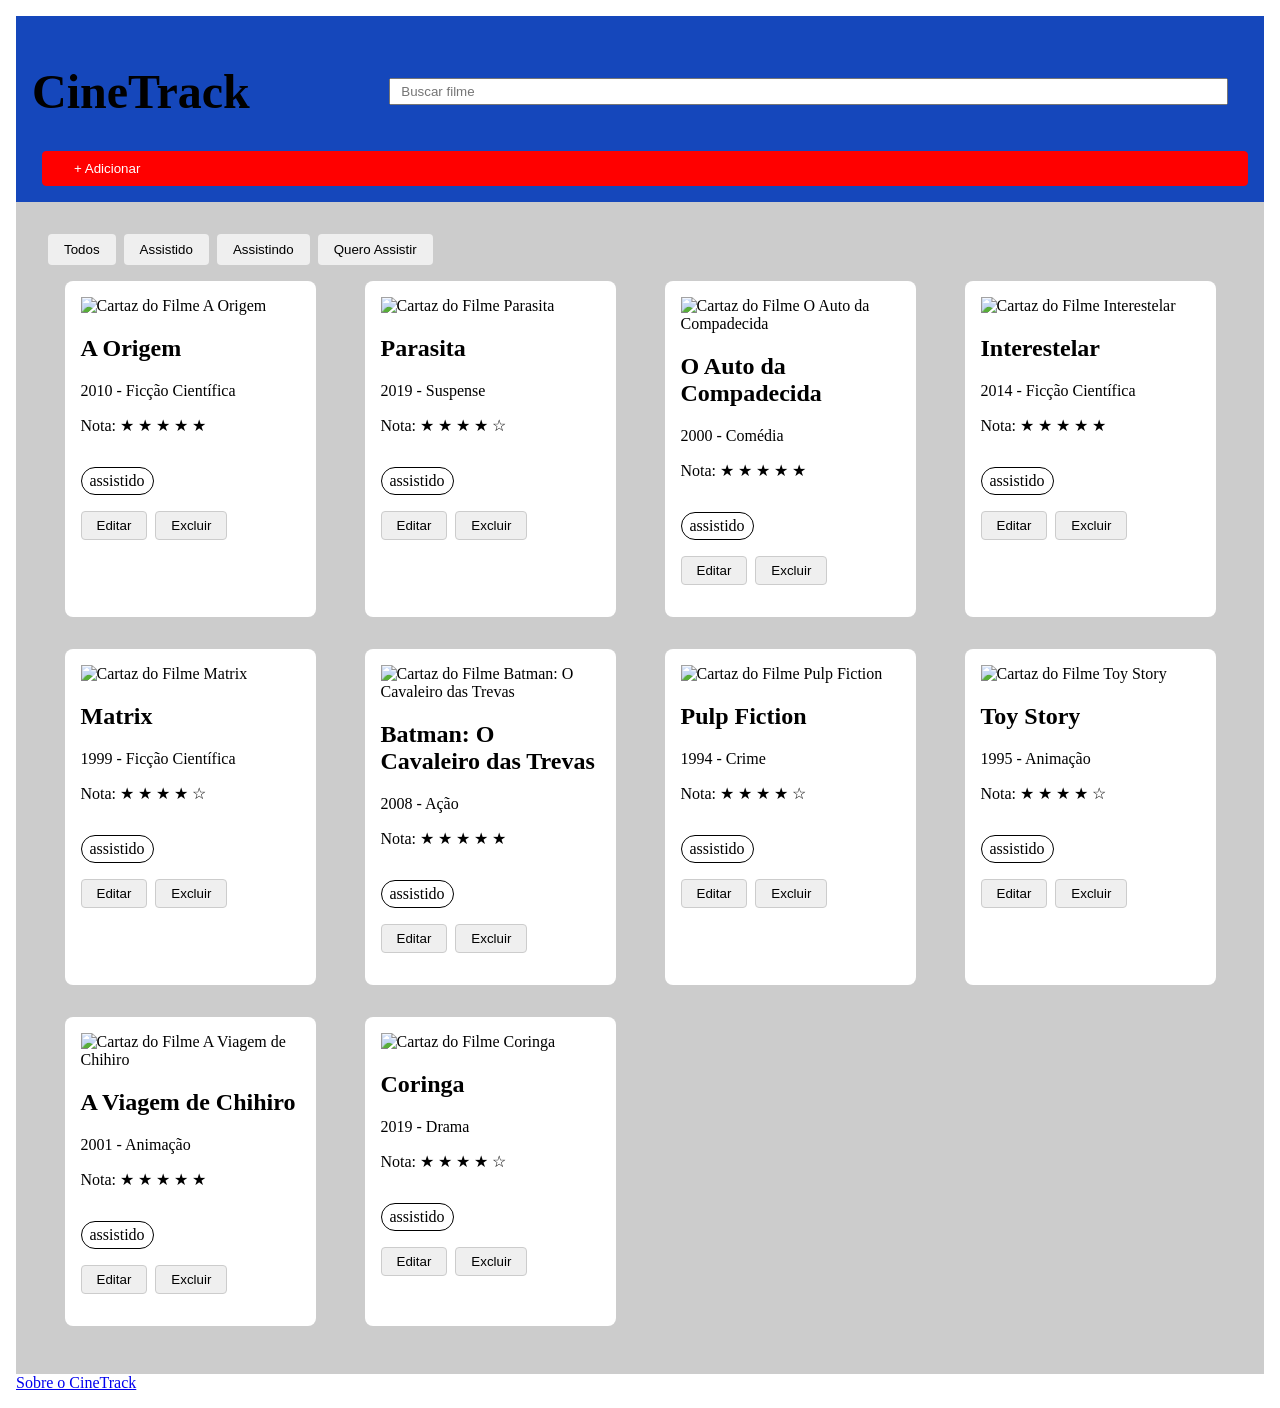
==== html/index.html @ c240b023 "anp2" ====
<!DOCTYPE html>
<html lang="pt-br">

<head>
      <meta charset="UTF-8">
      <meta name="viewport" content="width=device-width, initial-scale=1.0">
      <link rel="stylesheet" href="assets/css/main.css">
      <title>CineTrack</title>
</head>

<body class="body">
      <header class="header-content">
            <h1 class="title">CineTrack</h1>
            <input type="text" placeholder="Buscar filme" class="input-text-film">
            <form action="pages/adicionar-filme.html" class="add-movie-form">
                  <button type=" submit" class="add-movie-form">+ Adicionar</button>
            </form>
      </header>
      <main class="movie-list">
            <div class="button-container">
                  <button class="button">Todos</button>
                  <button class="button">Assistido</button>
                  <button class="button">Assistindo</button>
                  <button class="button">Quero Assistir</button>
            </div>
            <div class="movie-cards-containers">
                  <section class="movie-card">
                        <img src="https://media.themoviedb.org/t/p/w600_and_h900_face/9e3Dz7aCANy5aRUQF745IlNloJ1.jpg"
                              alt="Cartaz do Filme A Origem" class="poster">
                        <h2>A Origem</h2>
                        <p>2010 - Ficção Científica</p>
                        <p>Nota: &#9733; &#9733; &#9733; &#9733; &#9733;</p>
                        <div class="info-container">
                              <p class="status">assistido</p>
                              <div class="button-container">
                                    <button class="button-others">Editar</button>
                                    <button class="button-others">Excluir</button>
                              </div>
                        </div>
                  </section>
                  <section class="movie-card">
                        <img src="https://media.themoviedb.org/t/p/w600_and_h900_face/igw938inb6Fy0YVcwIyxQ7Lu5FO.jpg"
                              alt="Cartaz do Filme Parasita" class="poster">
                        <h2>Parasita</h2>
                        <p>2019 - Suspense</p>
                        <p>Nota: &#9733; &#9733; &#9733; &#9733; &#9734;</p>
                        <div class="info-container">
                              <p class="status">assistido</p>
                              <div class="button-container">
                                    <button class="button-others">Editar</button>
                                    <button class="button-others">Excluir</button>
                              </div>
                        </div>
                  </section>
                  <section class="movie-card">
                        <img src="https://media.themoviedb.org/t/p/w600_and_h900_face/imcOp1kJsCsAFCoOtY5OnPrFbAf.jpg"
                              alt="Cartaz do Filme O Auto da Compadecida" class="poster">
                        <h2>O Auto da Compadecida</h2>
                        <p>2000 - Comédia</p>
                        <p>Nota: &#9733; &#9733; &#9733; &#9733; &#9733;</p>
                        <div class="info-container">
                              <p class="status">assistido</p>
                              <div class="button-container">
                                    <button class="button-others">Editar</button>
                                    <button class="button-others">Excluir</button>
                              </div>
                        </div>
                  </section>
                  <section class="movie-card">
                        <img src="https://media.themoviedb.org/t/p/w600_and_h900_face/gEU2QniE6E77NI6lCU6MxlNBvIx.jpg"
                              alt="Cartaz do Filme Interestelar" class="poster">
                        <h2>Interestelar</h2>
                        <p>2014 - Ficção Científica</p>
                        <p>Nota: &#9733; &#9733; &#9733; &#9733; &#9733;</p>
                        <div class="info-container">
                              <p class="status">assistido</p>
                              <div class="button-container">
                                    <button class="button-others">Editar</button>
                                    <button class="button-others">Excluir</button>
                              </div>
                        </div>
                  </section>
                  <section class="movie-card">
                        <img src="https://media.themoviedb.org/t/p/w600_and_h900_face/f89U3ADr1oiB1s9GkdPOEpXUk5H.jpg"
                              alt="Cartaz do Filme Matrix" class="poster">
                        <h2>Matrix</h2>
                        <p>1999 - Ficção Científica</p>
                        <p>Nota: &#9733; &#9733; &#9733; &#9733; &#9734;</p>
                        <div class="info-container">
                              <p class="status">assistido</p>
                              <div class="button-container">
                                    <button class="button-others">Editar</button>
                                    <button class="button-others">Excluir</button>
                              </div>
                        </div>
                  </section>
                  <section class="movie-card">
                        <img src="https://media.themoviedb.org/t/p/w600_and_h900_face/qJ2tW6WMUDux911r6m7haRef0WH.jpg"
                              alt="Cartaz do Filme Batman: O Cavaleiro das Trevas" class="poster">
                        <h2 class="film-title">Batman: O Cavaleiro das Trevas</h2>
                        <p>2008 - Ação</p>
                        <p>Nota: &#9733; &#9733; &#9733; &#9733; &#9733;</p>
                        <div class="info-container">
                              <p class="status">assistido</p>
                              <div class="button-container">
                                    <button class="button-others">Editar</button>
                                    <button class="button-others">Excluir</button>
                              </div>
                        </div>
                  </section>
                  <section class="movie-card">
                        <img src="https://media.themoviedb.org/t/p/w600_and_h900_face/d5iIlFn5s0ImszYzBPb8JPIfbXD.jpg"
                              alt="Cartaz do Filme Pulp Fiction" class="poster">
                        <h2>Pulp Fiction</h2>
                        <p>1994 - Crime</p>
                        <p>Nota: &#9733; &#9733; &#9733; &#9733; &#9734;</p>
                        <div class="info-container">
                              <p class="status">assistido</p>
                              <div class="button-container">
                                    <button class="button-others">Editar</button>
                                    <button class="button-others">Excluir</button>
                              </div>
                        </div>
                  </section>
                  <section class="movie-card">
                        <img src="https://media.themoviedb.org/t/p/w600_and_h900_face/686F0CEPmI4ZXjFbWtIHQOBwnfI.jpg"
                              alt="Cartaz do Filme Toy Story" class="poster">
                        <h2>Toy Story</h2>
                        <p>1995 - Animação</p>
                        <p>Nota: &#9733; &#9733; &#9733; &#9733; &#9734;</p>
                        <div class="info-container">
                              <p class="status">assistido</p>
                              <div class="button-container">
                                    <button class="button-others">Editar</button>
                                    <button class="button-others">Excluir</button>
                              </div>
                        </div>
                  </section>
                  <section class="movie-card">
                        <img src="https://media.themoviedb.org/t/p/w600_and_h900_face/39wmItIWsg5sZMyRUHLkWBcuVCM.jpg"
                              alt="Cartaz do Filme A Viagem de Chihiro" class="poster">
                        <h2>A Viagem de Chihiro</h2>
                        <p>2001 - Animação</p>
                        <p>Nota: &#9733; &#9733; &#9733; &#9733; &#9733;</p>
                        <div class="info-container">
                              <p class="status">assistido</p>
                              <div class="button-container">
                                    <button class="button-others">Editar</button>
                                    <button class="button-others">Excluir</button>
                              </div>
                        </div>
                  </section>
                  <section class="movie-card">
                        <img src="https://media.themoviedb.org/t/p/w600_and_h900_face/udDclJoHjfjb8Ekgsd4FDteOkCU.jpg"
                              alt="Cartaz do Filme Coringa" class="poster">
                        <h2>Coringa</h2>
                        <p>2019 - Drama</p>
                        <p>Nota: &#9733; &#9733; &#9733; &#9733; &#9734;</p>
                        <div class="info-container">
                              <p class="status">assistido</p>
                              <div class="button-container">
                                    <button class="button-others">Editar</button>
                                    <button class="button-others">Excluir</button>
                              </div>
                        </div>
                  </section>
            </div>
      </main>
      <footer>
            <a href="pages/sobre.html">Sobre o CineTrack</a>
      </footer>
</body>

</html>
---- html/assets/css/main.css ----
.poster {
      height: 300px;
      width: 220px;
}

.header-content {
      background-color: #1547bb;
      padding: 16px;
      display: flex;
      align-items: center;
      flex-wrap: wrap;
}

.add-movie-form {
      background-color: red;
      border-radius: 4px;
      color: #fff;
      margin-left: 10px;
      border: 1px solid red;
      flex: 1;
      padding: 4px 10px;
}

.input-text-film {
      padding: 4px 10px;
      flex: 0 0 67%;
      margin: 20px;
}

.title {
      font-size: 48px;
      flex: 1;
      box-sizing: border-box;
}


.button {
      width: fit-content;
      white-space: nowrap;
      padding: 8px 16px;
      border-radius: 4px;
      border: 1px;
}

@media (max-width: 768px) {
      .button {
            padding: 4px 6px;
            font-size: 10px;
      }
}

.movie-list {
      padding: 32px;
      background-color: #ccc;
}

.status {
      border-radius: 16px;
      border: 1px solid #000;
      padding: 4px 8px;
}

.movie-cards-containers {
      display: grid;
      grid-template-columns: repeat(4, minmax(200px, 1fr));
      gap: 16px;
      justify-items: center;
}

@media (max-width: 1200px) {
      .movie-cards-containers {
            grid-template-columns: repeat(3, minmax(180px, 1fr));
            gap: 16px;
            justify-items: center;
      }
}

@media (max-width: 1024px) {
      .movie-cards-containers {
            grid-template-columns: repeat(2, minmax(180px, 1fr));
            gap: 16px;
            justify-items: center;
      }
}

@media (max-width: 768px) {
      .movie-cards-containers {
            grid-template-columns: repeat(auto-fill, minmax(150px, 1fr));
            gap: 16px;
            justify-items: center;
      }
}

.body {
      margin: 16px;
      border-radius: 10px;
}

.info-container {
      display: flex;
      flex-direction: column;
      align-items: flex-start;
}

.button-container {
      display: flex;
      margin-bottom: 16px;
      gap: 8px;
      align-items: center;
}

.button-others {
      padding: 6px 15px;
      border-radius: 4px;
      border: 1px solid #ccc;
}

.movie-card {
      background-color: #fff;
      padding: 16px;
      border-radius: 8px;
      margin-bottom: 16px;
      width: 219px;
}

.film-title {
      white-space: normal;
      word-wrap: break-word;
      overflow-wrap: break-word;
}
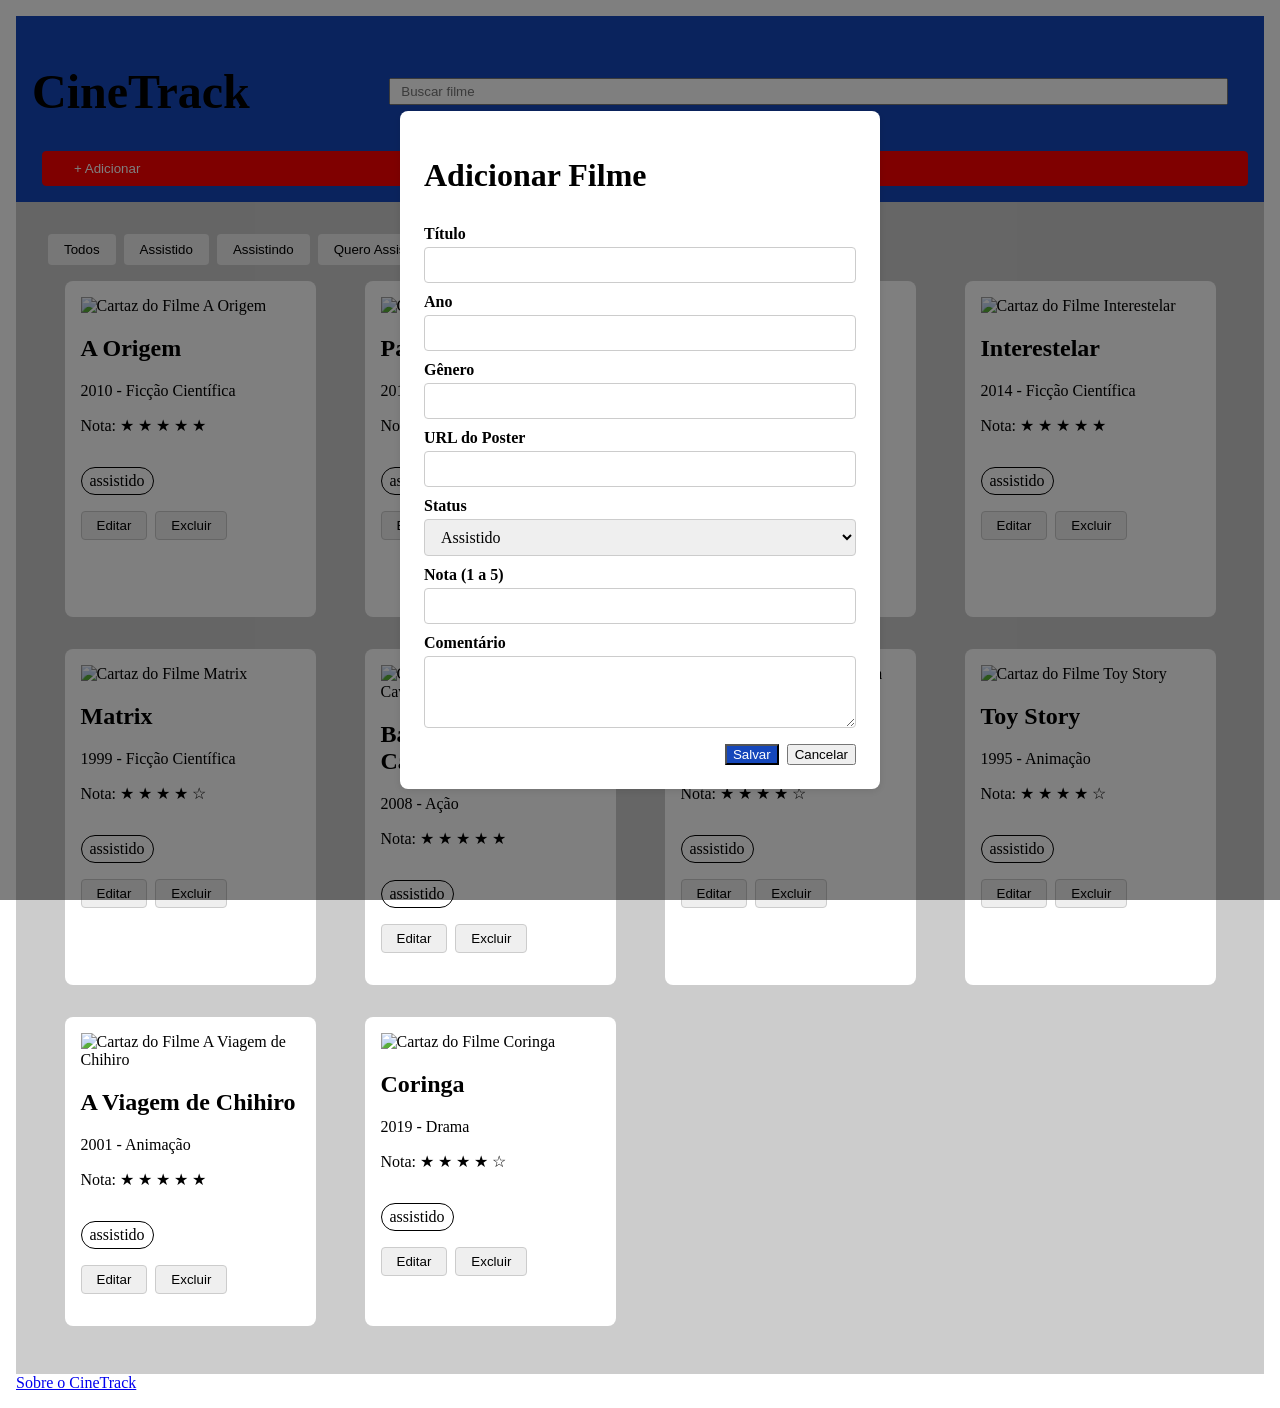
==== commit ec607edb: "modal para adição de filmes" ====
--- a/html/index.html
+++ b/html/index.html
@@ -5,6 +5,7 @@
       <meta charset="UTF-8">
       <meta name="viewport" content="width=device-width, initial-scale=1.0">
       <link rel="stylesheet" href="assets/css/main.css">
+      <link rel="stylesheet" href="assets/css/adicionar-filme.css">
       <title>CineTrack</title>
 </head>
 
@@ -12,7 +13,7 @@
       <header class="header-content">
             <h1 class="title">CineTrack</h1>
             <input type="text" placeholder="Buscar filme" class="input-text-film">
-            <form action="pages/adicionar-filme.html" class="add-movie-form">
+            <form  class="add-movie-form">
                   <button type=" submit" class="add-movie-form">+ Adicionar</button>
             </form>
       </header>
@@ -166,9 +167,57 @@
                   </section>
             </div>
       </main>
+      <div class="modal">
+            <form action="/test" method="post" id="form-filme">
+                  <h1>Adicionar Filme</h1>
+                  <div class="campo">
+                        <label for="titulo">Título</label>
+                        <input type="text" id="titulo" name="titulo" required>
+                  </div>
+                  <div class="campo">
+                        <label for="ano">Ano</label>
+                        <input type="number" id="ano" name="ano" required>
+                  </div>
+
+                  <div class="campo">
+                        <label for="genero">Gênero</label>
+                        <input type="text" id="genero" name="genero" required>
+                  </div>
+
+                  <div class="campo">
+                        <label for="poster">URL do Poster</label>
+                        <input type="url" id="poster" name="poster" required>
+                  </div>
+
+                  <div class="campo">
+                        <label for="status">Status</label>
+                        <select id="status" name="status">
+                              <option value="assistido">Assistido</option>
+                              <option value="assistindo">Assistindo</option>
+                              <option value="quero_assistir">Quero Assistir</option>
+                        </select>
+                  </div>
+
+                  <div class="campo">
+                        <label for="nota">Nota (1 a 5)</label>
+                        <input type="number" id="nota" name="nota" min="1" max="5" required>
+                  </div>
+
+                  <div class="campo">
+                        <label for="comentario">Comentário</label>
+                        <textarea id="comentario" name="comentario" rows="3"></textarea>
+                  </div>
+
+                  <div class="acoes">
+                        <button type="submit">Salvar</button>
+                        <button type="reset">Cancelar</button>
+                  </div>
+
+            </form>
+      </div>
       <footer>
             <a href="pages/sobre.html">Sobre o CineTrack</a>
       </footer>
 </body>
 
-</html>
+</html>
--- a/html/assets/css/main.css
+++ b/html/assets/css/main.css
@@ -32,7 +32,6 @@
       flex: 1;
       box-sizing: border-box;
 }
-
 
 .button {
       width: fit-content;
--- a/html/assets/css/adicionar-filme.css
+++ b/html/assets/css/adicionar-filme.css
@@ -0,0 +1,57 @@
+.modal {
+      visibility: visible;
+      position: fixed;
+      overflow: hidden;
+      inset: 0;
+      width: 100%;
+      height: 100%;
+      background-color: rgba(0, 0, 0, 0.5);
+      display: flex;
+      justify-content: center;
+      align-items: center;
+}
+
+#form-filme {
+      width: 100%;
+      max-width: 480px;
+      margin: 32px auto;
+      background-color: #fff;
+      padding: 24px;
+      border-radius: 8px;
+      box-shadow: 0 2px 8px rgba(0, 0, 0, 0.1);
+      box-sizing: border-box;
+}
+
+.campo {
+      padding-top: 10px;
+      display: flex;
+      flex-direction: column;
+      gap: 4px;
+}
+
+.campo label {
+      font-weight: bold;
+}
+
+#form-filme input,
+#form-filme select,
+#form-filme textarea {
+      width: 100%;
+      padding: 8px 12px;
+      border: 1px solid #ccc;
+      border-radius: 4px;
+      font: inherit;
+      box-sizing: border-box;
+}
+
+.acoes {
+      display: flex;
+      justify-content: flex-end;
+      gap: 8px;
+      margin-top: 16px;
+}
+
+.acoes button[type="submit"] {
+      background-color: #1547bb;
+      color: #fff;
+}
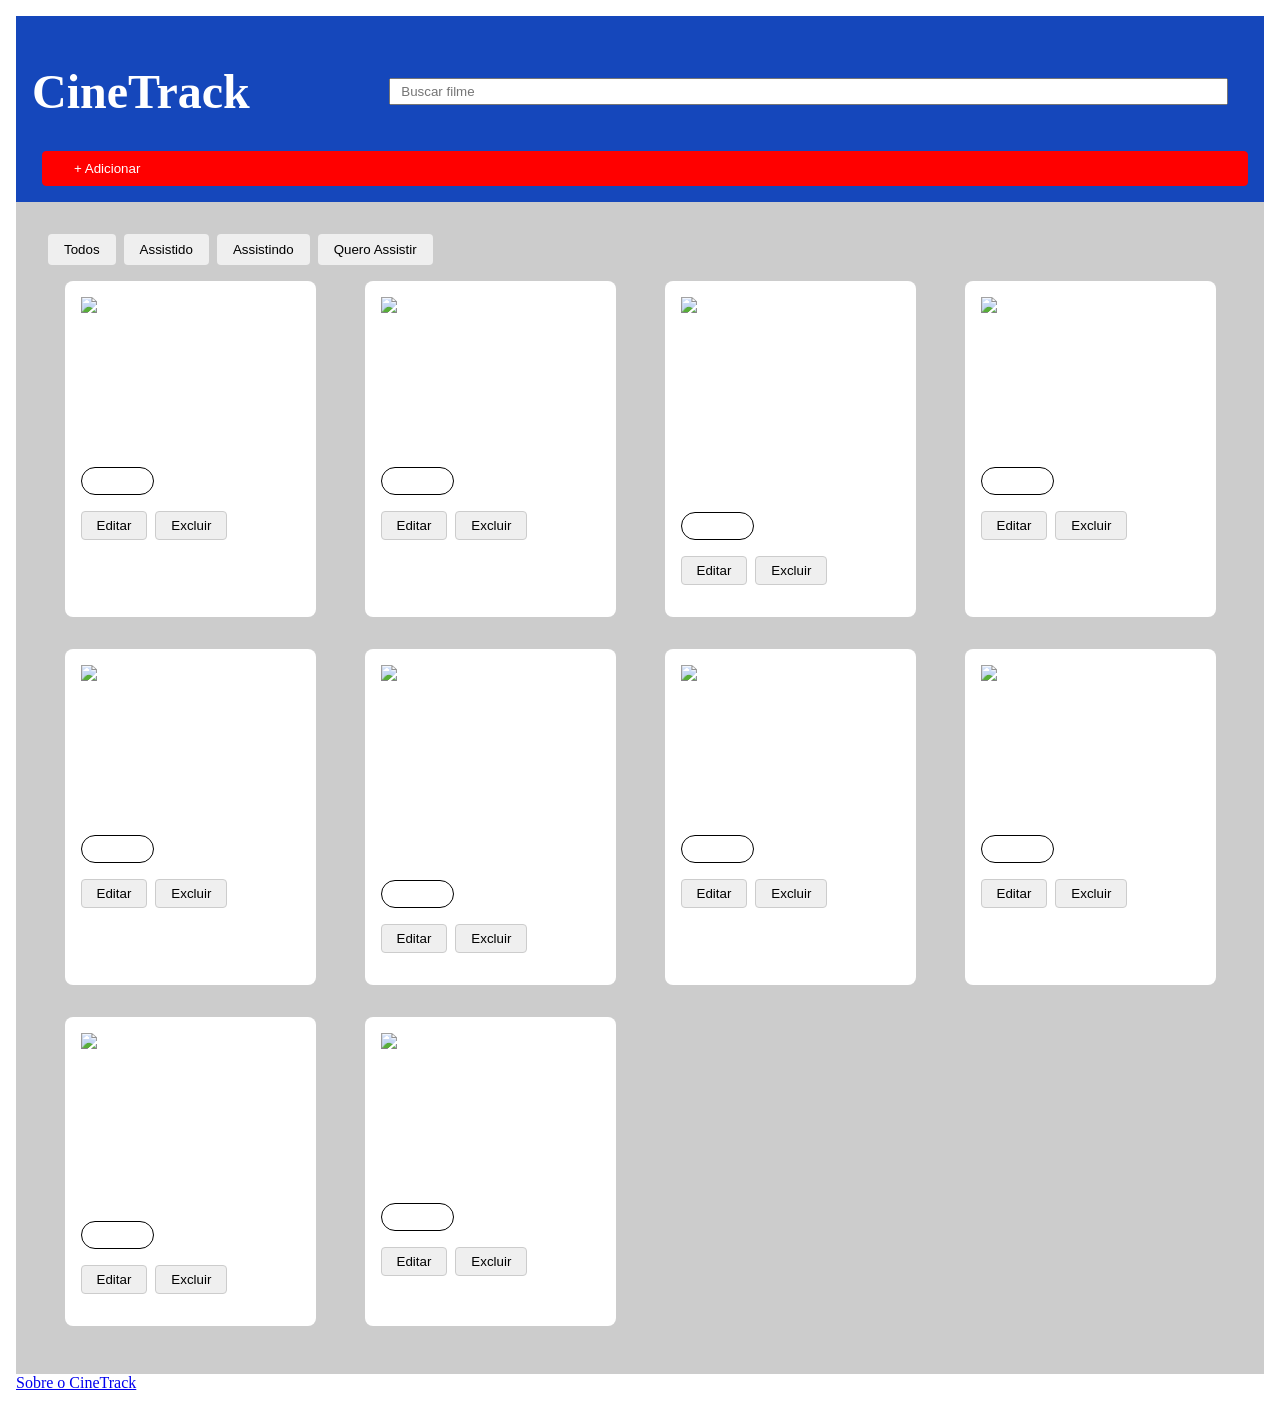
==== commit 93db0cb7: "primeira aula de js" ====
--- a/html/index.html
+++ b/html/index.html
@@ -30,7 +30,7 @@
                               alt="Cartaz do Filme A Origem" class="poster">
                         <h2>A Origem</h2>
                         <p>2010 - Ficção Científica</p>
-                        <p>Nota: &#9733; &#9733; &#9733; &#9733; &#9733;</p>
+                        <p class="nota">Nota: &#9733; &#9733; &#9733; &#9733; &#9733;</p>
                         <div class="info-container">
                               <p class="status">assistido</p>
                               <div class="button-container">
@@ -44,7 +44,7 @@
                               alt="Cartaz do Filme Parasita" class="poster">
                         <h2>Parasita</h2>
                         <p>2019 - Suspense</p>
-                        <p>Nota: &#9733; &#9733; &#9733; &#9733; &#9734;</p>
+                        <p class="nota">Nota: &#9733; &#9733; &#9733; &#9733; &#9734;</p>
                         <div class="info-container">
                               <p class="status">assistido</p>
                               <div class="button-container">
@@ -58,7 +58,7 @@
                               alt="Cartaz do Filme O Auto da Compadecida" class="poster">
                         <h2>O Auto da Compadecida</h2>
                         <p>2000 - Comédia</p>
-                        <p>Nota: &#9733; &#9733; &#9733; &#9733; &#9733;</p>
+                        <p class="nota">Nota: &#9733; &#9733; &#9733; &#9733; &#9733;</p>
                         <div class="info-container">
                               <p class="status">assistido</p>
                               <div class="button-container">
@@ -72,7 +72,7 @@
                               alt="Cartaz do Filme Interestelar" class="poster">
                         <h2>Interestelar</h2>
                         <p>2014 - Ficção Científica</p>
-                        <p>Nota: &#9733; &#9733; &#9733; &#9733; &#9733;</p>
+                        <p class="nota">Nota: &#9733; &#9733; &#9733; &#9733; &#9733;</p>
                         <div class="info-container">
                               <p class="status">assistido</p>
                               <div class="button-container">
@@ -86,7 +86,7 @@
                               alt="Cartaz do Filme Matrix" class="poster">
                         <h2>Matrix</h2>
                         <p>1999 - Ficção Científica</p>
-                        <p>Nota: &#9733; &#9733; &#9733; &#9733; &#9734;</p>
+                        <p class="nota">Nota: &#9733; &#9733; &#9733; &#9733; &#9734;</p>
                         <div class="info-container">
                               <p class="status">assistido</p>
                               <div class="button-container">
@@ -100,7 +100,7 @@
                               alt="Cartaz do Filme Batman: O Cavaleiro das Trevas" class="poster">
                         <h2 class="film-title">Batman: O Cavaleiro das Trevas</h2>
                         <p>2008 - Ação</p>
-                        <p>Nota: &#9733; &#9733; &#9733; &#9733; &#9733;</p>
+                        <p class="nota">Nota: &#9733; &#9733; &#9733; &#9733; &#9733;</p>
                         <div class="info-container">
                               <p class="status">assistido</p>
                               <div class="button-container">
@@ -114,7 +114,7 @@
                               alt="Cartaz do Filme Pulp Fiction" class="poster">
                         <h2>Pulp Fiction</h2>
                         <p>1994 - Crime</p>
-                        <p>Nota: &#9733; &#9733; &#9733; &#9733; &#9734;</p>
+                        <p class="nota">Nota: &#9733; &#9733; &#9733; &#9733; &#9734;</p>
                         <div class="info-container">
                               <p class="status">assistido</p>
                               <div class="button-container">
@@ -128,7 +128,7 @@
                               alt="Cartaz do Filme Toy Story" class="poster">
                         <h2>Toy Story</h2>
                         <p>1995 - Animação</p>
-                        <p>Nota: &#9733; &#9733; &#9733; &#9733; &#9734;</p>
+                        <p class="nota">Nota: &#9733; &#9733; &#9733; &#9733; &#9734;</p>
                         <div class="info-container">
                               <p class="status">assistido</p>
                               <div class="button-container">
@@ -142,7 +142,7 @@
                               alt="Cartaz do Filme A Viagem de Chihiro" class="poster">
                         <h2>A Viagem de Chihiro</h2>
                         <p>2001 - Animação</p>
-                        <p>Nota: &#9733; &#9733; &#9733; &#9733; &#9733;</p>
+                        <p class="nota">Nota: &#9733; &#9733; &#9733; &#9733; &#9733;</p>
                         <div class="info-container">
                               <p class="status">assistido</p>
                               <div class="button-container">
@@ -156,7 +156,7 @@
                               alt="Cartaz do Filme Coringa" class="poster">
                         <h2>Coringa</h2>
                         <p>2019 - Drama</p>
-                        <p>Nota: &#9733; &#9733; &#9733; &#9733; &#9734;</p>
+                        <p class="nota">Nota: &#9733; &#9733; &#9733; &#9733; &#9734;</p>
                         <div class="info-container">
                               <p class="status">assistido</p>
                               <div class="button-container">
@@ -218,6 +218,8 @@
       <footer>
             <a href="pages/sobre.html">Sobre o CineTrack</a>
       </footer>
+
+      <script src="../scripts/script.js"></script>
 </body>
 
-</html>+</html>
--- a/html/assets/css/main.css
+++ b/html/assets/css/main.css
@@ -1,10 +1,27 @@
+:root {
+      --primary-color: #1547bb;
+      --secondary-color: rgb(255, 0, 0);
+      --text-color: #fff;
+      --back-card-color: #fff;
+}
+
+@media (prefers-color-scheme: dark) {
+
+      :root {
+            --primary-color: #000;
+            --secondary-color: #ccc;
+            --text-color: #ffffff;
+            --back-card-color: #000;
+      }
+}
+
 .poster {
       height: 300px;
       width: 220px;
 }
 
 .header-content {
-      background-color: #1547bb;
+      background-color: var(--primary-color);
       padding: 16px;
       display: flex;
       align-items: center;
@@ -12,11 +29,11 @@
 }
 
 .add-movie-form {
-      background-color: red;
+      background-color: var(--secondary-color);
       border-radius: 4px;
-      color: #fff;
+      color: var(--text-color);
       margin-left: 10px;
-      border: 1px solid red;
+      border: 1px solid var(--secondary-color);
       flex: 1;
       padding: 4px 10px;
 }
@@ -28,6 +45,7 @@
 }
 
 .title {
+      color: var(--text-color);
       font-size: 48px;
       flex: 1;
       box-sizing: border-box;
@@ -115,7 +133,8 @@
 }
 
 .movie-card {
-      background-color: #fff;
+      color: var(--text-color);
+      background-color: var(--back-card-color);
       padding: 16px;
       border-radius: 8px;
       margin-bottom: 16px;
@@ -126,4 +145,4 @@
       white-space: normal;
       word-wrap: break-word;
       overflow-wrap: break-word;
-}
+}
--- a/html/assets/css/adicionar-filme.css
+++ b/html/assets/css/adicionar-filme.css
@@ -1,5 +1,5 @@
 .modal {
-      visibility: visible;
+      visibility: hidden;
       position: fixed;
       overflow: hidden;
       inset: 0;
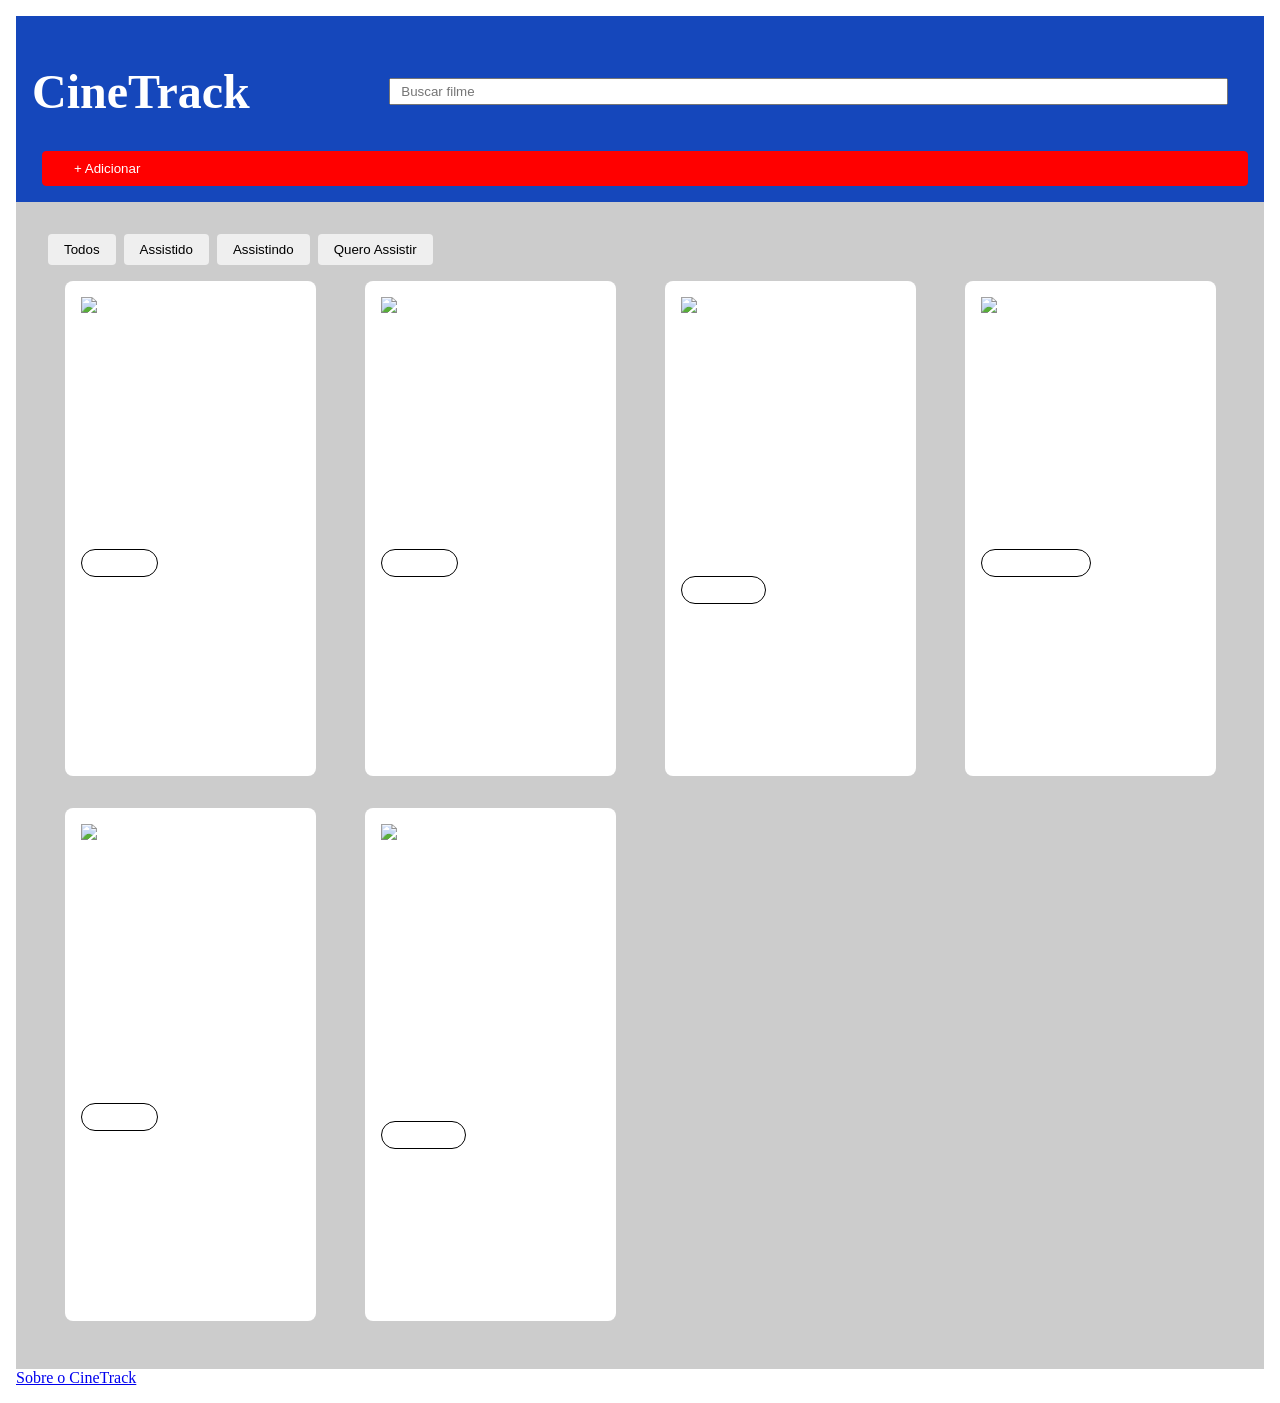
==== commit 45796b0b: "aula 02 de js, renderizando cards com js" ====
--- a/html/index.html
+++ b/html/index.html
@@ -24,148 +24,7 @@
                   <button class="button">Assistindo</button>
                   <button class="button">Quero Assistir</button>
             </div>
-            <div class="movie-cards-containers">
-                  <section class="movie-card">
-                        <img src="https://media.themoviedb.org/t/p/w600_and_h900_face/9e3Dz7aCANy5aRUQF745IlNloJ1.jpg"
-                              alt="Cartaz do Filme A Origem" class="poster">
-                        <h2>A Origem</h2>
-                        <p>2010 - Ficção Científica</p>
-                        <p class="nota">Nota: &#9733; &#9733; &#9733; &#9733; &#9733;</p>
-                        <div class="info-container">
-                              <p class="status">assistido</p>
-                              <div class="button-container">
-                                    <button class="button-others">Editar</button>
-                                    <button class="button-others">Excluir</button>
-                              </div>
-                        </div>
-                  </section>
-                  <section class="movie-card">
-                        <img src="https://media.themoviedb.org/t/p/w600_and_h900_face/igw938inb6Fy0YVcwIyxQ7Lu5FO.jpg"
-                              alt="Cartaz do Filme Parasita" class="poster">
-                        <h2>Parasita</h2>
-                        <p>2019 - Suspense</p>
-                        <p class="nota">Nota: &#9733; &#9733; &#9733; &#9733; &#9734;</p>
-                        <div class="info-container">
-                              <p class="status">assistido</p>
-                              <div class="button-container">
-                                    <button class="button-others">Editar</button>
-                                    <button class="button-others">Excluir</button>
-                              </div>
-                        </div>
-                  </section>
-                  <section class="movie-card">
-                        <img src="https://media.themoviedb.org/t/p/w600_and_h900_face/imcOp1kJsCsAFCoOtY5OnPrFbAf.jpg"
-                              alt="Cartaz do Filme O Auto da Compadecida" class="poster">
-                        <h2>O Auto da Compadecida</h2>
-                        <p>2000 - Comédia</p>
-                        <p class="nota">Nota: &#9733; &#9733; &#9733; &#9733; &#9733;</p>
-                        <div class="info-container">
-                              <p class="status">assistido</p>
-                              <div class="button-container">
-                                    <button class="button-others">Editar</button>
-                                    <button class="button-others">Excluir</button>
-                              </div>
-                        </div>
-                  </section>
-                  <section class="movie-card">
-                        <img src="https://media.themoviedb.org/t/p/w600_and_h900_face/gEU2QniE6E77NI6lCU6MxlNBvIx.jpg"
-                              alt="Cartaz do Filme Interestelar" class="poster">
-                        <h2>Interestelar</h2>
-                        <p>2014 - Ficção Científica</p>
-                        <p class="nota">Nota: &#9733; &#9733; &#9733; &#9733; &#9733;</p>
-                        <div class="info-container">
-                              <p class="status">assistido</p>
-                              <div class="button-container">
-                                    <button class="button-others">Editar</button>
-                                    <button class="button-others">Excluir</button>
-                              </div>
-                        </div>
-                  </section>
-                  <section class="movie-card">
-                        <img src="https://media.themoviedb.org/t/p/w600_and_h900_face/f89U3ADr1oiB1s9GkdPOEpXUk5H.jpg"
-                              alt="Cartaz do Filme Matrix" class="poster">
-                        <h2>Matrix</h2>
-                        <p>1999 - Ficção Científica</p>
-                        <p class="nota">Nota: &#9733; &#9733; &#9733; &#9733; &#9734;</p>
-                        <div class="info-container">
-                              <p class="status">assistido</p>
-                              <div class="button-container">
-                                    <button class="button-others">Editar</button>
-                                    <button class="button-others">Excluir</button>
-                              </div>
-                        </div>
-                  </section>
-                  <section class="movie-card">
-                        <img src="https://media.themoviedb.org/t/p/w600_and_h900_face/qJ2tW6WMUDux911r6m7haRef0WH.jpg"
-                              alt="Cartaz do Filme Batman: O Cavaleiro das Trevas" class="poster">
-                        <h2 class="film-title">Batman: O Cavaleiro das Trevas</h2>
-                        <p>2008 - Ação</p>
-                        <p class="nota">Nota: &#9733; &#9733; &#9733; &#9733; &#9733;</p>
-                        <div class="info-container">
-                              <p class="status">assistido</p>
-                              <div class="button-container">
-                                    <button class="button-others">Editar</button>
-                                    <button class="button-others">Excluir</button>
-                              </div>
-                        </div>
-                  </section>
-                  <section class="movie-card">
-                        <img src="https://media.themoviedb.org/t/p/w600_and_h900_face/d5iIlFn5s0ImszYzBPb8JPIfbXD.jpg"
-                              alt="Cartaz do Filme Pulp Fiction" class="poster">
-                        <h2>Pulp Fiction</h2>
-                        <p>1994 - Crime</p>
-                        <p class="nota">Nota: &#9733; &#9733; &#9733; &#9733; &#9734;</p>
-                        <div class="info-container">
-                              <p class="status">assistido</p>
-                              <div class="button-container">
-                                    <button class="button-others">Editar</button>
-                                    <button class="button-others">Excluir</button>
-                              </div>
-                        </div>
-                  </section>
-                  <section class="movie-card">
-                        <img src="https://media.themoviedb.org/t/p/w600_and_h900_face/686F0CEPmI4ZXjFbWtIHQOBwnfI.jpg"
-                              alt="Cartaz do Filme Toy Story" class="poster">
-                        <h2>Toy Story</h2>
-                        <p>1995 - Animação</p>
-                        <p class="nota">Nota: &#9733; &#9733; &#9733; &#9733; &#9734;</p>
-                        <div class="info-container">
-                              <p class="status">assistido</p>
-                              <div class="button-container">
-                                    <button class="button-others">Editar</button>
-                                    <button class="button-others">Excluir</button>
-                              </div>
-                        </div>
-                  </section>
-                  <section class="movie-card">
-                        <img src="https://media.themoviedb.org/t/p/w600_and_h900_face/39wmItIWsg5sZMyRUHLkWBcuVCM.jpg"
-                              alt="Cartaz do Filme A Viagem de Chihiro" class="poster">
-                        <h2>A Viagem de Chihiro</h2>
-                        <p>2001 - Animação</p>
-                        <p class="nota">Nota: &#9733; &#9733; &#9733; &#9733; &#9733;</p>
-                        <div class="info-container">
-                              <p class="status">assistido</p>
-                              <div class="button-container">
-                                    <button class="button-others">Editar</button>
-                                    <button class="button-others">Excluir</button>
-                              </div>
-                        </div>
-                  </section>
-                  <section class="movie-card">
-                        <img src="https://media.themoviedb.org/t/p/w600_and_h900_face/udDclJoHjfjb8Ekgsd4FDteOkCU.jpg"
-                              alt="Cartaz do Filme Coringa" class="poster">
-                        <h2>Coringa</h2>
-                        <p>2019 - Drama</p>
-                        <p class="nota">Nota: &#9733; &#9733; &#9733; &#9733; &#9734;</p>
-                        <div class="info-container">
-                              <p class="status">assistido</p>
-                              <div class="button-container">
-                                    <button class="button-others">Editar</button>
-                                    <button class="button-others">Excluir</button>
-                              </div>
-                        </div>
-                  </section>
-            </div>
+            <div class="movie-cards-containers"/>
       </main>
       <div class="modal">
             <form action="/test" method="post" id="form-filme">
@@ -219,7 +78,8 @@
             <a href="pages/sobre.html">Sobre o CineTrack</a>
       </footer>
 
-      <script src="../scripts/script.js"></script>
+      <script src="../html/scripts/script.js"></script>
+      <script>renderizarCards();</script>
 </body>
 
 </html>
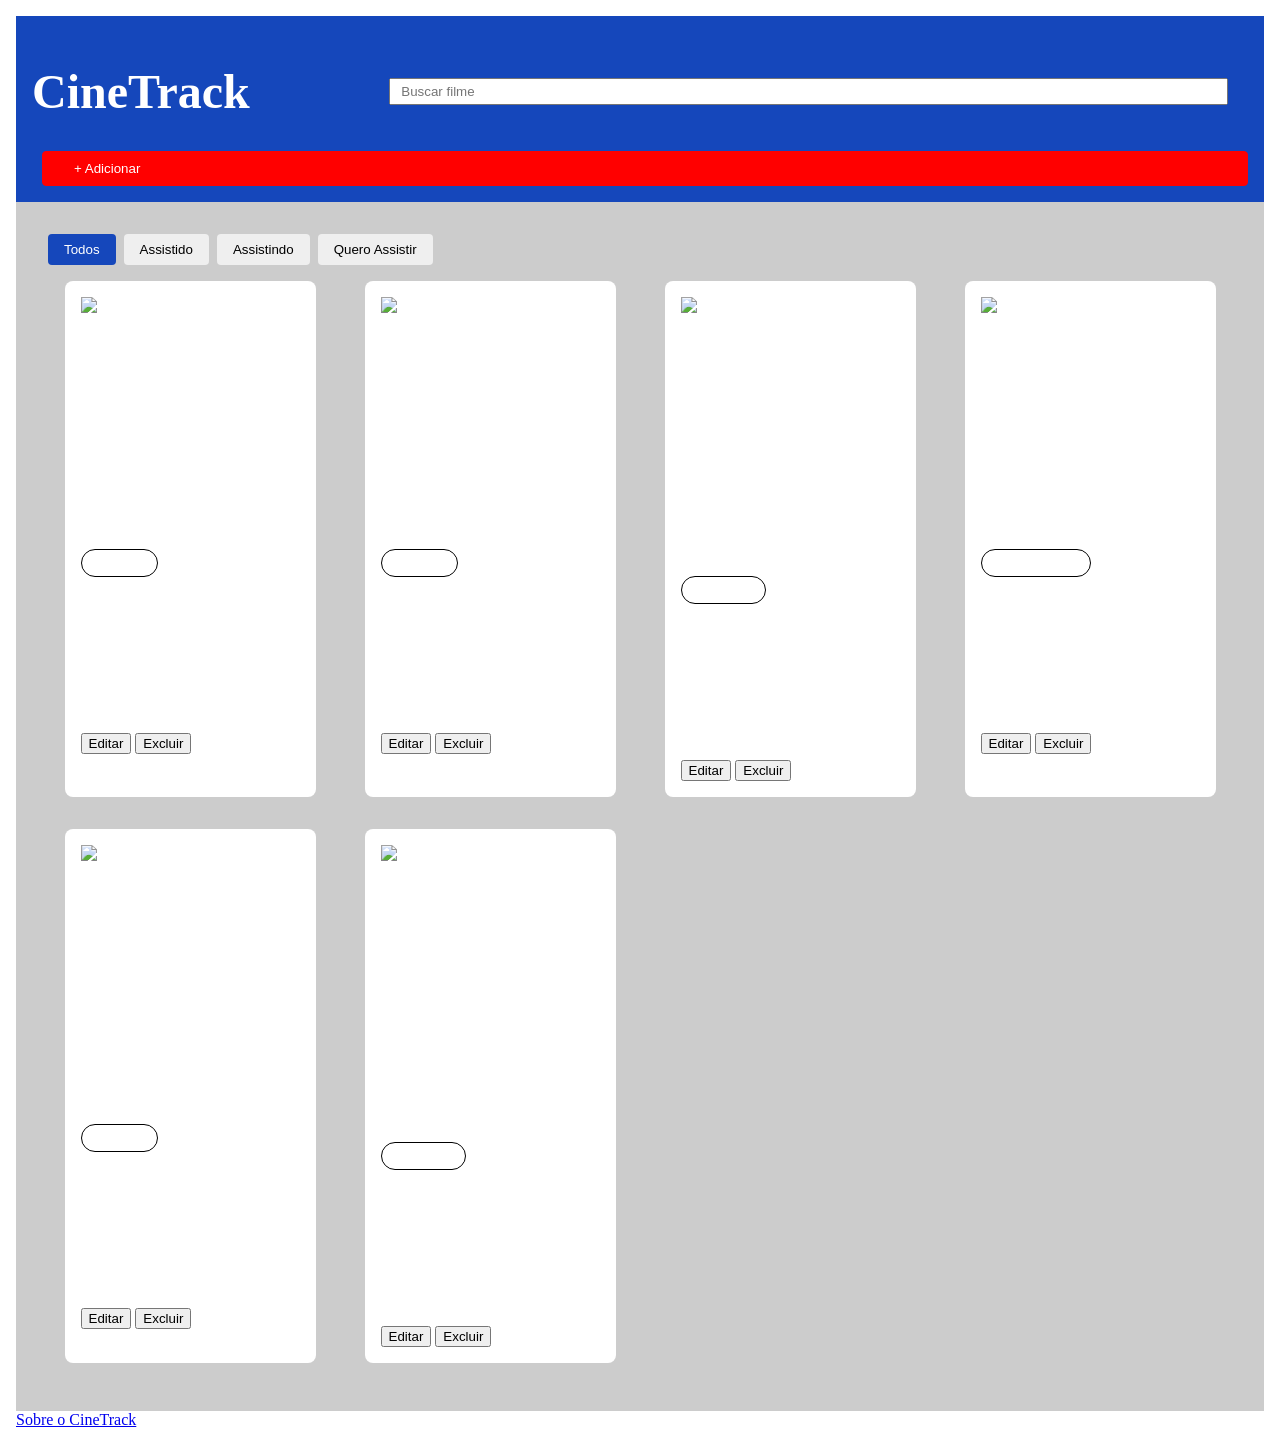
==== commit 66f498dc: "aula 3 de JS" ====
--- a/html/index.html
+++ b/html/index.html
@@ -19,10 +19,11 @@
       </header>
       <main class="movie-list">
             <div class="button-container">
-                  <button class="button">Todos</button>
-                  <button class="button">Assistido</button>
-                  <button class="button">Assistindo</button>
-                  <button class="button">Quero Assistir</button>
+                  <button class="button ativo"
+                  data-status="todos">Todos</button>
+                  <button class="button" data-status="assistido">Assistido</button>
+                  <button class="button" data-status="assistindo">Assistindo</button>
+                  <button class="button" data-status="quero_assistir">Quero Assistir</button>
             </div>
             <div class="movie-cards-containers"/>
       </main>
--- a/html/assets/css/main.css
+++ b/html/assets/css/main.css
@@ -57,6 +57,11 @@
       padding: 8px 16px;
       border-radius: 4px;
       border: 1px;
+}
+
+.button.ativo {
+      background-color: var(--primary-color);
+      color: #fff;
 }
 
 @media (max-width: 768px) {
@@ -145,4 +150,4 @@
       white-space: normal;
       word-wrap: break-word;
       overflow-wrap: break-word;
-}+}
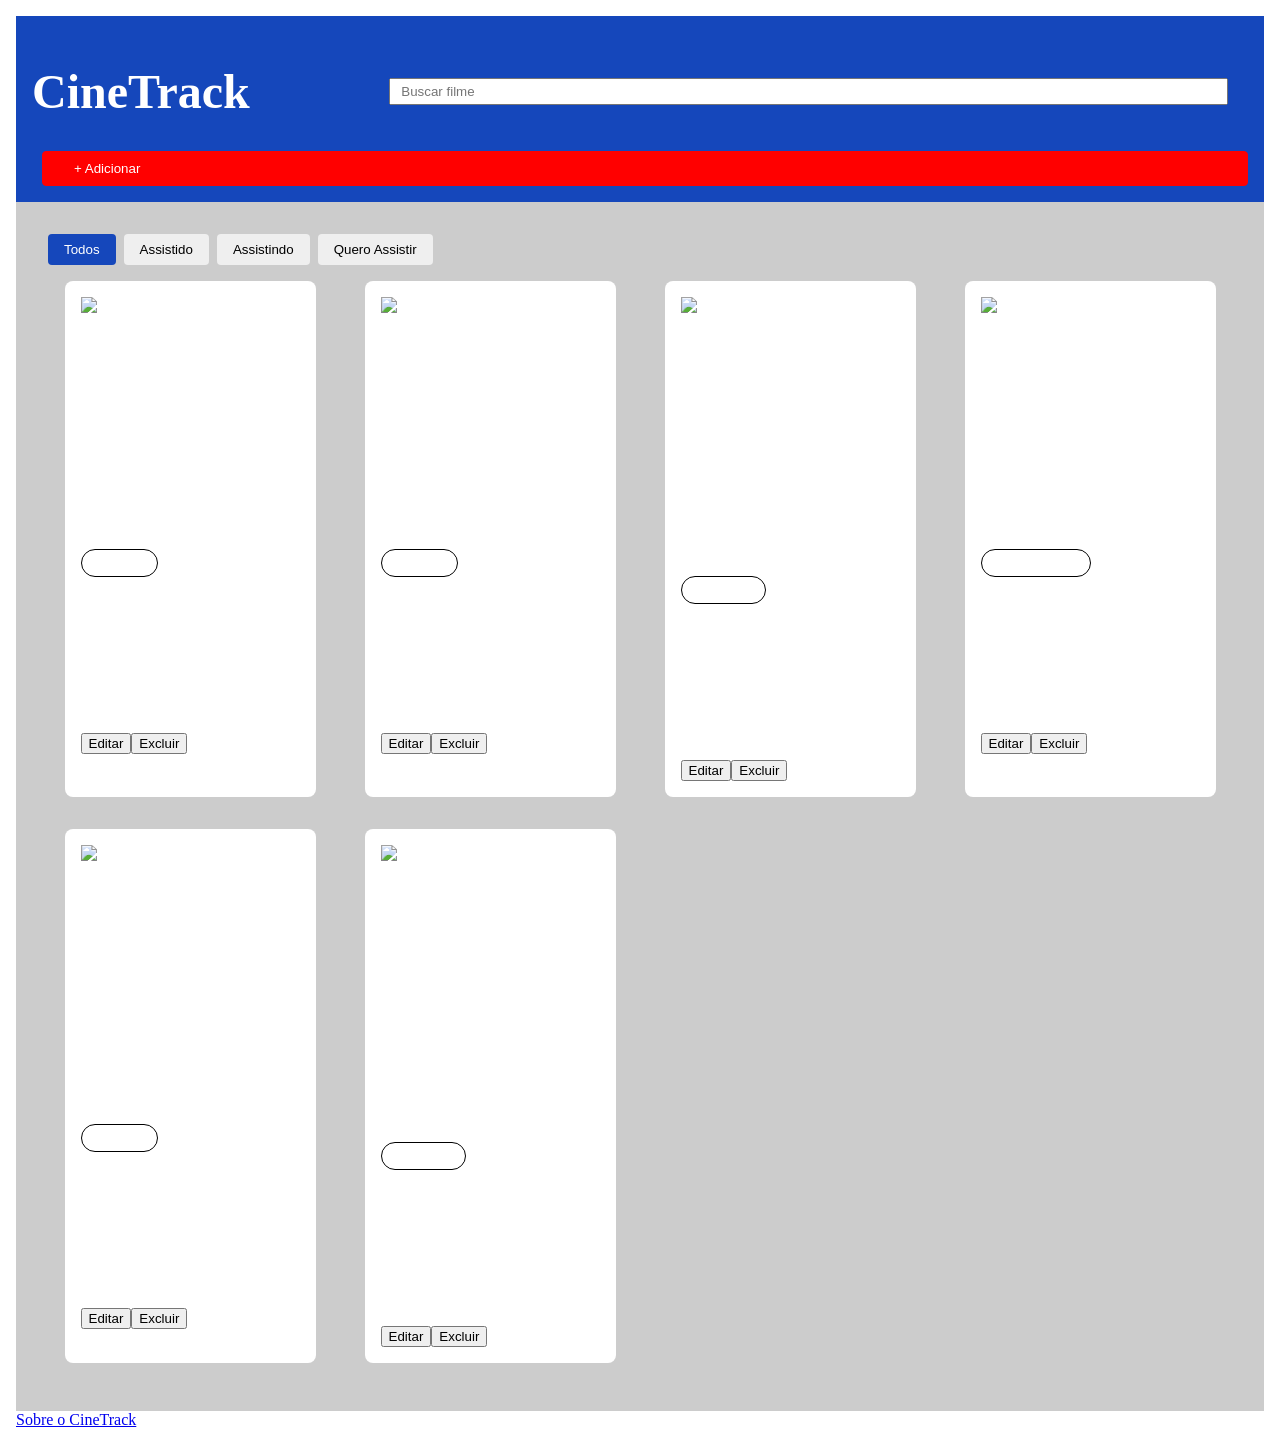
==== commit 1c8ebe2d: "aula 4 de js" ====
--- a/html/index.html
+++ b/html/index.html
@@ -14,7 +14,7 @@
             <h1 class="title">CineTrack</h1>
             <input type="text" placeholder="Buscar filme" class="input-text-film">
             <form  class="add-movie-form">
-                  <button type=" submit" class="add-movie-form">+ Adicionar</button>
+                  <button type="button" class="add-movie-form">+ Adicionar</button>
             </form>
       </header>
       <main class="movie-list">
@@ -25,10 +25,10 @@
                   <button class="button" data-status="assistindo">Assistindo</button>
                   <button class="button" data-status="quero_assistir">Quero Assistir</button>
             </div>
-            <div class="movie-cards-containers"/>
+            <div class="movie-cards-containers"></div>
       </main>
       <div class="modal">
-            <form action="/test" method="post" id="form-filme">
+            <form action="/test" method="post" id="form-filme" novalidate>
                   <h1>Adicionar Filme</h1>
                   <div class="campo">
                         <label for="titulo">Título</label>
@@ -68,9 +68,11 @@
                         <textarea id="comentario" name="comentario" rows="3"></textarea>
                   </div>
 
+                  <p id="erros-formulario" role="alert"></p>
+
                   <div class="acoes">
                         <button type="submit">Salvar</button>
-                        <button type="reset">Cancelar</button>
+                        <button type="button">Cancelar</button>
                   </div>
 
             </form>
--- a/html/assets/css/main.css
+++ b/html/assets/css/main.css
@@ -150,4 +150,4 @@
       white-space: normal;
       word-wrap: break-word;
       overflow-wrap: break-word;
-}
+}
--- a/html/assets/css/adicionar-filme.css
+++ b/html/assets/css/adicionar-filme.css
@@ -9,6 +9,10 @@
       display: flex;
       justify-content: center;
       align-items: center;
+}
+
+.modal.aberto {
+      visibility: visible;
 }
 
 #form-filme {
@@ -54,4 +58,4 @@
 .acoes button[type="submit"] {
       background-color: #1547bb;
       color: #fff;
-}
+}
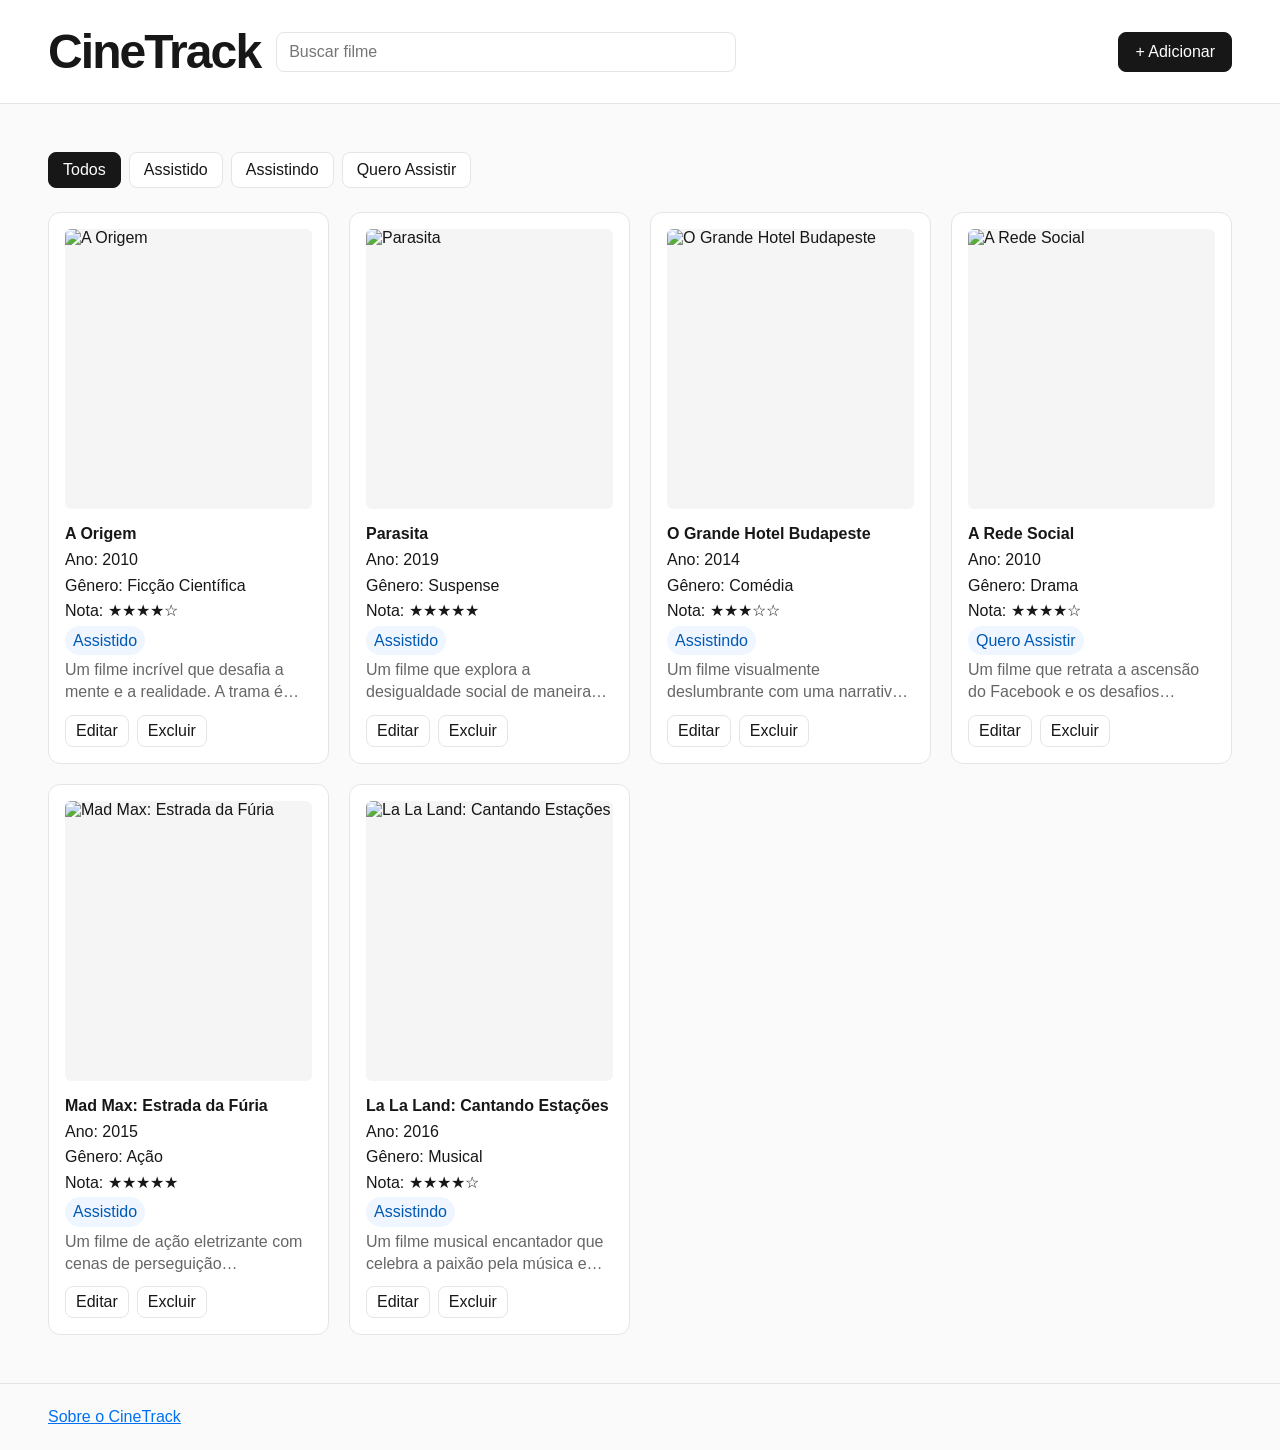
==== commit 6fc6ef60: "style: melhorar responsividade e paleta visual" ====
--- a/html/index.html
+++ b/html/index.html
@@ -63,7 +63,7 @@
                         <input type="number" id="nota" name="nota" min="1" max="5" required>
                   </div>
 
-                  <div class="campo">
+                  <div class="campo campo-comentario">
                         <label for="comentario">Comentário</label>
                         <textarea id="comentario" name="comentario" rows="3"></textarea>
                   </div>
--- a/html/assets/css/main.css
+++ b/html/assets/css/main.css
@@ -1,153 +1,286 @@
 :root {
-      --primary-color: #1547bb;
-      --secondary-color: rgb(255, 0, 0);
-      --text-color: #fff;
-      --back-card-color: #fff;
-}
-
-@media (prefers-color-scheme: dark) {
-
-      :root {
-            --primary-color: #000;
-            --secondary-color: #ccc;
-            --text-color: #ffffff;
-            --back-card-color: #000;
-      }
-}
-
-.poster {
-      height: 300px;
-      width: 220px;
+      color-scheme: light;
+}
+
+* {
+      box-sizing: border-box;
+}
+
+.body {
+      margin: 0;
+      min-width: 280px;
+      background: #fafafa;
+      color: #171717;
+      font-family: Arial, Helvetica, sans-serif;
+}
+
+button,
+input,
+select,
+textarea {
+      font: inherit;
+}
+
+button {
+      cursor: pointer;
+}
+
+:focus-visible {
+      outline: 2px solid #0070f3;
+      outline-offset: 2px;
 }
 
 .header-content {
-      background-color: var(--primary-color);
-      padding: 16px;
       display: flex;
       align-items: center;
       flex-wrap: wrap;
-}
-
-.add-movie-form {
-      background-color: var(--secondary-color);
-      border-radius: 4px;
-      color: var(--text-color);
-      margin-left: 10px;
-      border: 1px solid var(--secondary-color);
-      flex: 1;
-      padding: 4px 10px;
+      gap: 16px;
+      padding: 24px clamp(16px, 4vw, 48px);
+      background: #fff;
+      border-bottom: 1px solid #e5e5e5;
+}
+
+.title {
+      margin: 0;
+      font-size: clamp(2rem, 4vw, 3rem);
+      letter-spacing: -0.04em;
 }
 
 .input-text-film {
-      padding: 4px 10px;
-      flex: 0 0 67%;
-      margin: 20px;
-}
-
-.title {
-      color: var(--text-color);
-      font-size: 48px;
-      flex: 1;
-      box-sizing: border-box;
+      flex: 1 1 240px;
+      max-width: 460px;
+      min-width: 0;
+      padding: 10px 12px;
+      color: #171717;
+      background: #fff;
+      border: 1px solid #e5e5e5;
+      border-radius: 8px;
+}
+
+.header-content > .add-movie-form {
+      margin-left: auto;
+}
+
+.header-content .add-movie-form button {
+      padding: 10px 16px;
+      color: #fff;
+      background: #171717;
+      border: 1px solid #171717;
+      border-radius: 8px;
+      white-space: nowrap;
+}
+
+.movie-list {
+      max-width: 1440px;
+      margin: 0 auto;
+      padding: clamp(20px, 4vw, 48px);
+}
+
+.button-container {
+      display: flex;
+      flex-wrap: wrap;
+      align-items: center;
+      gap: 8px;
+      margin-bottom: 24px;
 }
 
 .button {
-      width: fit-content;
-      white-space: nowrap;
-      padding: 8px 16px;
-      border-radius: 4px;
-      border: 1px;
+      padding: 8px 14px;
+      color: #171717;
+      background: #fff;
+      border: 1px solid #e5e5e5;
+      border-radius: 8px;
+}
+
+.button:hover,
+.btn-editar:hover,
+.btn-remover:hover {
+      background: #f5f5f5;
 }
 
 .button.ativo {
-      background-color: var(--primary-color);
       color: #fff;
-}
-
-@media (max-width: 768px) {
-      .button {
-            padding: 4px 6px;
-            font-size: 10px;
-      }
-}
-
-.movie-list {
-      padding: 32px;
-      background-color: #ccc;
-}
-
-.status {
-      border-radius: 16px;
-      border: 1px solid #000;
-      padding: 4px 8px;
+      background: #171717;
+      border-color: #171717;
 }
 
 .movie-cards-containers {
       display: grid;
-      grid-template-columns: repeat(4, minmax(200px, 1fr));
+      grid-template-columns: repeat(auto-fit, minmax(250px, 1fr));
+      gap: 20px;
+}
+
+.movie-card {
+      display: flex;
+      flex-direction: column;
       gap: 16px;
-      justify-items: center;
-}
-
-@media (max-width: 1200px) {
-      .movie-cards-containers {
-            grid-template-columns: repeat(3, minmax(180px, 1fr));
-            gap: 16px;
-            justify-items: center;
-      }
-}
-
-@media (max-width: 1024px) {
-      .movie-cards-containers {
-            grid-template-columns: repeat(2, minmax(180px, 1fr));
-            gap: 16px;
-            justify-items: center;
-      }
-}
-
-@media (max-width: 768px) {
-      .movie-cards-containers {
-            grid-template-columns: repeat(auto-fill, minmax(150px, 1fr));
-            gap: 16px;
-            justify-items: center;
-      }
-}
-
-.body {
-      margin: 16px;
-      border-radius: 10px;
+      min-width: 0;
+      padding: 16px;
+      background: #fff;
+      border: 1px solid #e5e5e5;
+      border-radius: 12px;
+}
+
+.poster {
+      display: block;
+      width: 100%;
+      height: 280px;
+      object-fit: cover;
+      object-position: center top;
+      background: #f5f5f5;
+      border-radius: 6px;
 }
 
 .info-container {
       display: flex;
+      flex: 1;
       flex-direction: column;
       align-items: flex-start;
-}
-
-.button-container {
-      display: flex;
-      margin-bottom: 16px;
+      gap: 4px;
+      min-width: 0;
+}
+
+.info-container h2 {
+      margin: 0 0 2px;
+      font-size: 1rem;
+      overflow-wrap: anywhere;
+}
+
+.info-container p {
+      margin: 0;
+      line-height: 1.35;
+}
+
+.status {
+      padding: 4px 8px;
+      color: #0059b3;
+      background: #eff6ff;
+      border-radius: 999px;
+}
+
+.comentario {
+      color: #666;
+      overflow-wrap: anywhere;
+      display: -webkit-box;
+      -webkit-box-orient: vertical;
+      -webkit-line-clamp: 2;
+      overflow: hidden;
+}
+
+.info-container > div {
+      display: flex;
+      flex-wrap: wrap;
       gap: 8px;
-      align-items: center;
-}
-
-.button-others {
-      padding: 6px 15px;
-      border-radius: 4px;
-      border: 1px solid #ccc;
-}
-
-.movie-card {
-      color: var(--text-color);
-      background-color: var(--back-card-color);
-      padding: 16px;
-      border-radius: 8px;
-      margin-bottom: 16px;
-      width: 219px;
-}
-
-.film-title {
-      white-space: normal;
-      word-wrap: break-word;
-      overflow-wrap: break-word;
-}+      width: 100%;
+      margin-top: auto;
+      padding-top: 8px;
+}
+
+.btn-editar,
+.btn-remover {
+      padding: 6px 10px;
+      color: #171717;
+      background: #fff;
+      border: 1px solid #e5e5e5;
+      border-radius: 8px;
+}
+
+footer {
+      padding: 24px clamp(16px, 4vw, 48px);
+      border-top: 1px solid #e5e5e5;
+}
+
+footer a {
+      color: #0070f3;
+}
+
+@media (max-width: 600px) {
+      .input-text-film {
+            order: 3;
+            flex-basis: 100%;
+            max-width: none;
+      }
+
+      .header-content {
+            padding-block: 18px;
+      }
+
+      .movie-cards-containers {
+            grid-template-columns: 1fr;
+            gap: 16px;
+      }
+}
+
+@media (prefers-color-scheme: dark) {
+      :root {
+            color-scheme: dark;
+      }
+
+      .body {
+            background: #0a0a0a;
+            color: #ededed;
+      }
+
+      :focus-visible {
+            outline-color: #3291ff;
+      }
+
+      .header-content,
+      .movie-card {
+            background: #111;
+            border-color: #303030;
+      }
+
+      .input-text-film {
+            color: #ededed;
+            background: #171717;
+            border-color: #303030;
+      }
+
+      .header-content .add-movie-form button {
+            color: #111;
+            background: #ededed;
+            border-color: #ededed;
+      }
+
+      .button,
+      .btn-editar,
+      .btn-remover {
+            color: #ededed;
+            background: #111;
+            border-color: #303030;
+      }
+
+      .button:hover,
+      .btn-editar:hover,
+      .btn-remover:hover {
+            background: #1f1f1f;
+      }
+
+      .button.ativo {
+            color: #111;
+            background: #ededed;
+            border-color: #ededed;
+      }
+
+      .poster {
+            background: #1f1f1f;
+      }
+
+      .status {
+            color: #88bdff;
+            background: #10233d;
+      }
+
+      .comentario {
+            color: #a1a1a1;
+      }
+
+      footer {
+            border-color: #303030;
+      }
+
+      footer a {
+            color: #3291ff;
+      }
+}
--- a/html/assets/css/adicionar-filme.css
+++ b/html/assets/css/adicionar-filme.css
@@ -1,14 +1,14 @@
 .modal {
       visibility: hidden;
       position: fixed;
-      overflow: hidden;
+      z-index: 10;
       inset: 0;
-      width: 100%;
-      height: 100%;
-      background-color: rgba(0, 0, 0, 0.5);
       display: flex;
+      align-items: center;
       justify-content: center;
-      align-items: center;
+      overflow-y: auto;
+      padding: 16px;
+      background: rgba(0, 0, 0, 0.65);
 }
 
 .modal.aberto {
@@ -16,46 +16,111 @@
 }
 
 #form-filme {
+      display: grid;
+      grid-template-columns: repeat(2, 1fr);
+      gap: 10px 12px;
       width: 100%;
-      max-width: 480px;
-      margin: 32px auto;
-      background-color: #fff;
-      padding: 24px;
-      border-radius: 8px;
-      box-shadow: 0 2px 8px rgba(0, 0, 0, 0.1);
-      box-sizing: border-box;
+      max-width: 520px;
+      max-height: calc(100dvh - 32px);
+      overflow-y: auto;
+      margin: auto;
+      padding: 20px;
+      color: #171717;
+      background: #fff;
+      border: 1px solid #e5e5e5;
+      border-radius: 12px;
+      box-shadow: 0 16px 48px rgba(0, 0, 0, 0.2);
+}
+
+#form-filme h1 {
+      grid-column: 1 / -1;
+      margin: 0 0 4px;
+      font-size: 1.35rem;
 }
 
 .campo {
-      padding-top: 10px;
       display: flex;
       flex-direction: column;
       gap: 4px;
+      min-width: 0;
 }
 
 .campo label {
-      font-weight: bold;
+      font-weight: 600;
+      font-size: 0.875rem;
+}
+
+.campo-comentario,
+#erros-formulario,
+.acoes {
+      grid-column: 1 / -1;
 }
 
 #form-filme input,
 #form-filme select,
 #form-filme textarea {
       width: 100%;
-      padding: 8px 12px;
-      border: 1px solid #ccc;
-      border-radius: 4px;
-      font: inherit;
-      box-sizing: border-box;
+      padding: 7px 10px;
+      color: #171717;
+      background: #fff;
+      border: 1px solid #e5e5e5;
+      border-radius: 8px;
+}
+
+#erros-formulario:not(:empty) {
+      color: #d33;
+}
+
+#erros-formulario:empty {
+      display: none;
 }
 
 .acoes {
       display: flex;
+      flex-wrap: wrap;
       justify-content: flex-end;
       gap: 8px;
-      margin-top: 16px;
+      margin-top: 4px;
+}
+
+.acoes button {
+      padding: 8px 14px;
+      color: #171717;
+      background: #fff;
+      border: 1px solid #e5e5e5;
+      border-radius: 8px;
 }
 
 .acoes button[type="submit"] {
-      background-color: #1547bb;
       color: #fff;
-}+      background: #171717;
+      border-color: #171717;
+}
+
+@media (prefers-color-scheme: dark) {
+      #form-filme {
+            color: #ededed;
+            background: #111;
+            border-color: #303030;
+      }
+
+      #form-filme input,
+      #form-filme select,
+      #form-filme textarea {
+            color: #ededed;
+            background: #171717;
+            border-color: #303030;
+      }
+
+      .acoes button {
+            color: #ededed;
+            background: #111;
+            border-color: #303030;
+      }
+
+      .acoes button[type="submit"] {
+            color: #111;
+            background: #ededed;
+            border-color: #ededed;
+      }
+}
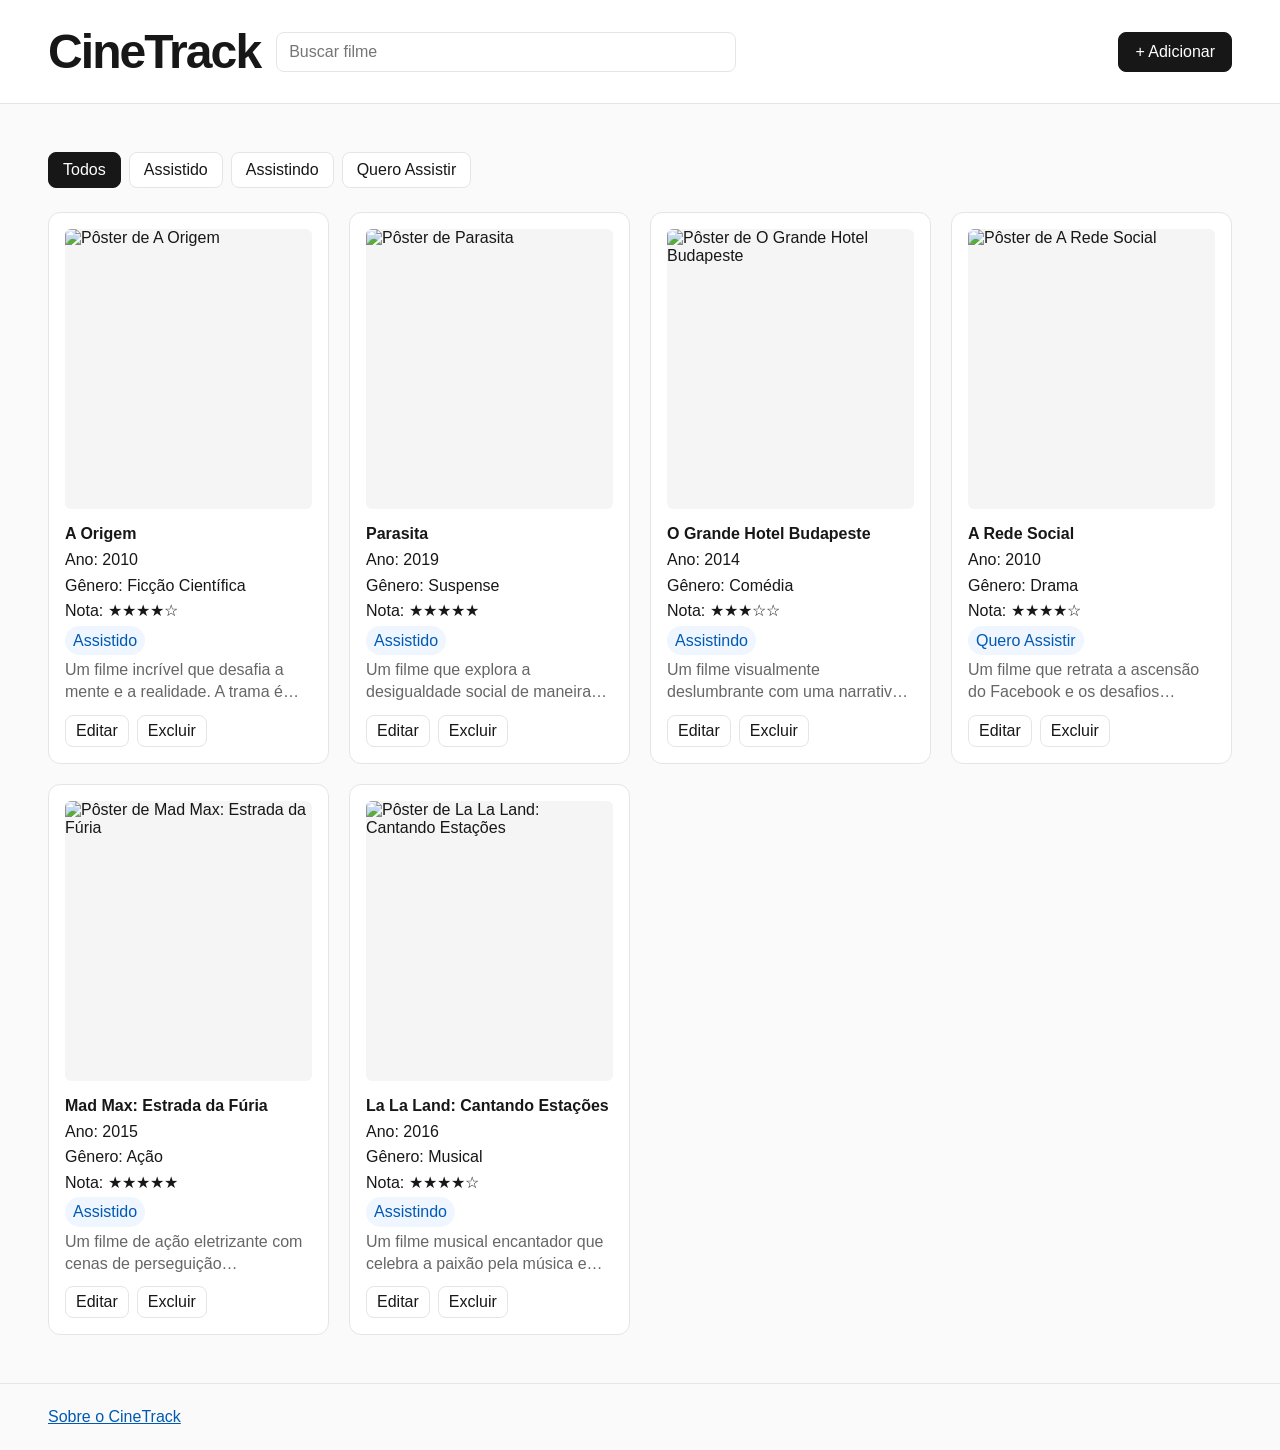
==== commit 6e61af7e: "aula 5 de js" ====
--- a/html/index.html
+++ b/html/index.html
@@ -12,24 +12,24 @@
 <body class="body">
       <header class="header-content">
             <h1 class="title">CineTrack</h1>
-            <input type="text" placeholder="Buscar filme" class="input-text-film">
+            <input type="search" placeholder="Buscar filme" aria-label="Buscar filme" class="input-text-film">
             <form  class="add-movie-form">
                   <button type="button" class="add-movie-form">+ Adicionar</button>
             </form>
       </header>
       <main class="movie-list">
             <div class="button-container">
-                  <button class="button ativo"
+                  <button class="button ativo" aria-pressed="true"
                   data-status="todos">Todos</button>
-                  <button class="button" data-status="assistido">Assistido</button>
-                  <button class="button" data-status="assistindo">Assistindo</button>
-                  <button class="button" data-status="quero_assistir">Quero Assistir</button>
+                  <button class="button" aria-pressed="false" data-status="assistido">Assistido</button>
+                  <button class="button" aria-pressed="false" data-status="assistindo">Assistindo</button>
+                  <button class="button" aria-pressed="false" data-status="quero_assistir">Quero Assistir</button>
             </div>
             <div class="movie-cards-containers"></div>
       </main>
-      <div class="modal">
+      <div class="modal" role="dialog" aria-modal="true" aria-labelledby="titulo-modal">
             <form action="/test" method="post" id="form-filme" novalidate>
-                  <h1>Adicionar Filme</h1>
+                  <h2 id="titulo-modal">Adicionar Filme</h2>
                   <div class="campo">
                         <label for="titulo">Título</label>
                         <input type="text" id="titulo" name="titulo" required>
@@ -81,8 +81,8 @@
             <a href="pages/sobre.html">Sobre o CineTrack</a>
       </footer>
 
-      <script src="../html/scripts/script.js"></script>
-      <script>renderizarCards();</script>
+      <script src="scripts/script.js"></script>
+      <script>atualizar();</script>
 </body>
 
 </html>
--- a/html/assets/css/main.css
+++ b/html/assets/css/main.css
@@ -191,7 +191,7 @@
 }
 
 footer a {
-      color: #0070f3;
+      color: #0059b3;
 }
 
 @media (max-width: 600px) {
--- a/html/assets/css/adicionar-filme.css
+++ b/html/assets/css/adicionar-filme.css
@@ -32,7 +32,7 @@
       box-shadow: 0 16px 48px rgba(0, 0, 0, 0.2);
 }
 
-#form-filme h1 {
+#form-filme h2 {
       grid-column: 1 / -1;
       margin: 0 0 4px;
       font-size: 1.35rem;
